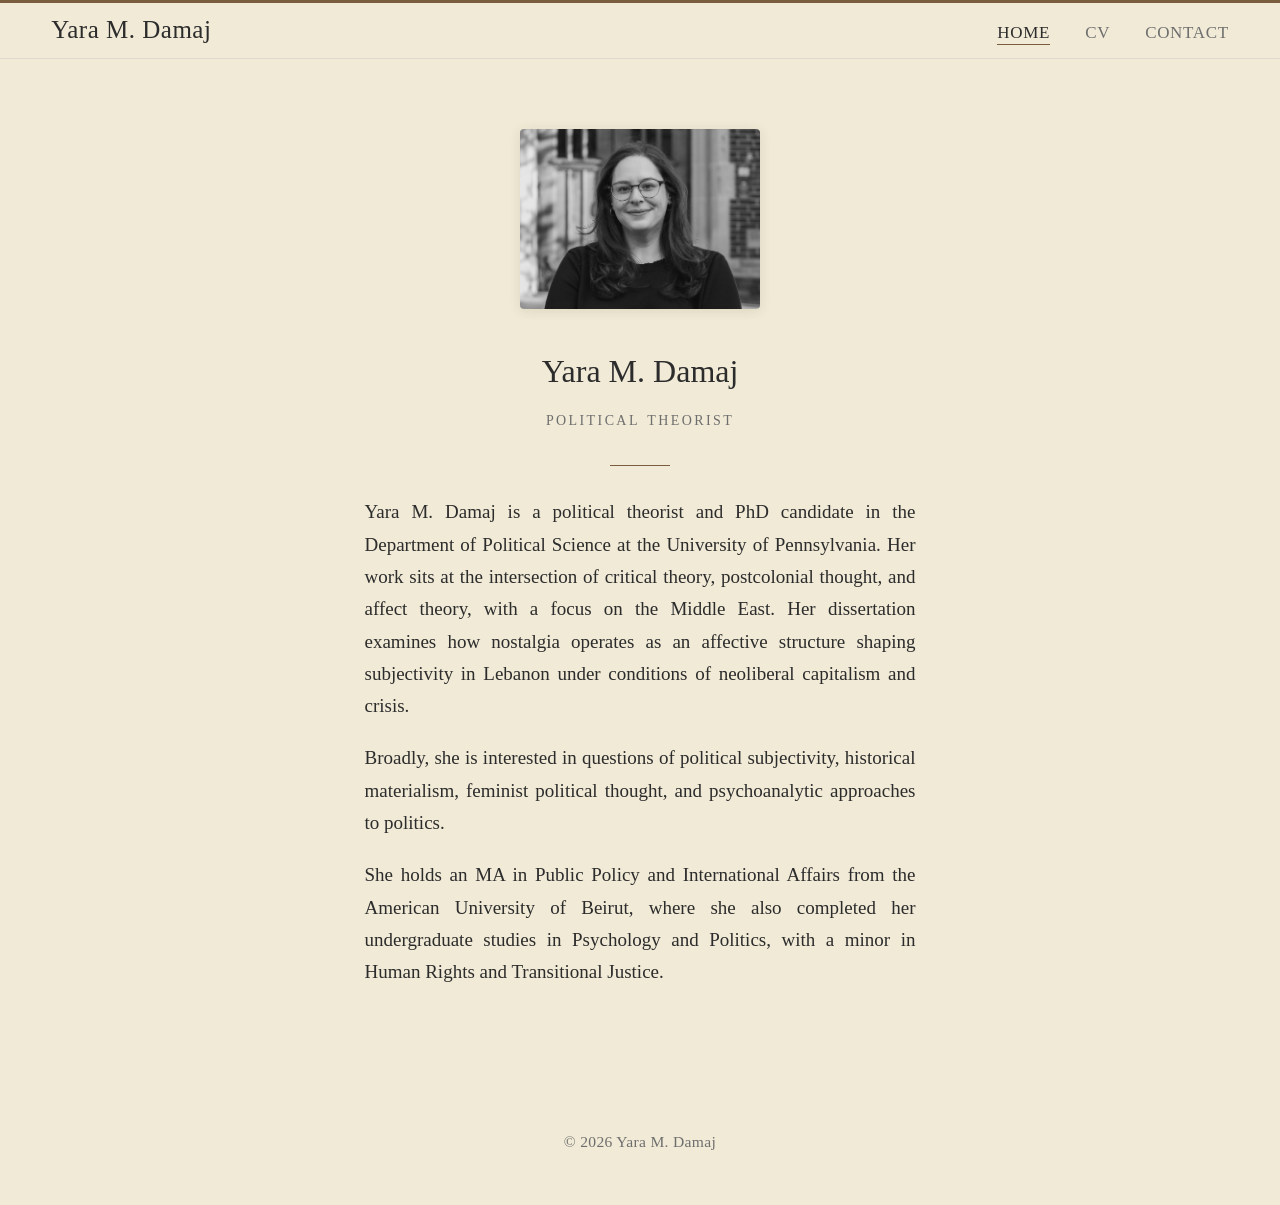
==== index.html @ 889695c6 "init" ====
<!DOCTYPE html>
<html lang="en">
<head>
  <meta charset="UTF-8">
  <meta name="viewport" content="width=device-width, initial-scale=1.0">
  <title>Yara M. Damaj – Political Theorist</title>
  <meta name="description" content="Yara M. Damaj – Political theorist and PhD candidate in Political Science at the University of Pennsylvania.">
  <link rel="stylesheet" href="style.css">
</head>
<body>

  <nav>
    <a class="site-name" href="index.html">Yara M. Damaj</a>
    <button class="nav-toggle" aria-label="Menu" onclick="document.querySelector('.nav-links').classList.toggle('open')">
      <span></span><span></span><span></span>
    </button>
    <ul class="nav-links">
      <li><a href="index.html" class="active">Home</a></li>
      <li><a href="Yara_Damaj_CV.pdf" target="_blank" rel="noopener">CV</a></li>
      <li><a href="contact.html">Contact</a></li>
    </ul>
  </nav>

  <main class="page">
    <div class="home-layout">
      <img class="portrait" src="Yara_Damaj.jpg" alt="Photo of Yara M. Damaj">
      <div class="bio">
        <h1>Yara M. Damaj</h1>
        <p class="subtitle">Political Theorist</p>
        <hr class="separator">

        <p>Yara M. Damaj is a political theorist and PhD candidate in the Department of Political Science at the University of Pennsylvania. Her work sits at the intersection of critical theory, postcolonial thought, and affect theory, with a focus on the Middle East. Her dissertation examines how nostalgia operates as an affective structure shaping subjectivity in Lebanon under conditions of neoliberal capitalism and crisis.</p>

        <p>Broadly, she is interested in questions of political subjectivity, historical materialism, feminist political thought, and psychoanalytic approaches to politics.</p>

        <p>She holds an MA in Public Policy and International Affairs from the American University of Beirut, where she also completed her undergraduate studies in Psychology and Politics, with a minor in Human Rights and Transitional Justice.</p>
      </div>
    </div>
  </main>

  <footer>&copy; 2026 Yara M. Damaj</footer>

</body>
</html>
---- style.css ----
/* ── Reset & Base ── */
*, *::before, *::after {
  margin: 0;
  padding: 0;
  box-sizing: border-box;
}

:root {
  --bg: #f0ead6;
  --bg-alt: #e8e1cb;
  --text: #2c2c2c;
  --text-muted: #6e6e6e;
  --accent: #7a5c3e;
  --font-body: Garamond, 'EB Garamond', 'Times New Roman', serif;
  --font-heading: Garamond, 'EB Garamond', 'Times New Roman', serif;
  --max-width: 860px;
  --nav-height: 56px;
}

html {
  font-size: 20px;
  scroll-behavior: smooth;
}

body {
  font-family: var(--font-body);
  background: var(--bg);
  color: var(--text);
  line-height: 1.7;
  -webkit-font-smoothing: antialiased;
  border-top: 3px solid var(--accent);
}

a {
  color: var(--accent);
  text-decoration: none;
  transition: opacity 0.2s;
}
a:hover {
  opacity: 0.75;
}

img {
  display: block;
  max-width: 100%;
}

/* ── Navigation ── */
nav {
  position: sticky;
  top: 0;
  z-index: 100;
  display: flex;
  align-items: center;
  justify-content: space-between;
  height: var(--nav-height);
  padding: 0 clamp(1.25rem, 4vw, 3rem);
  background: var(--bg);
  border-bottom: 1px solid #e0d8cc;
}

nav .site-name {
  font-family: var(--font-heading);
  font-size: 1.25rem;
  font-weight: 500;
  color: var(--text);
  letter-spacing: 0.02em;
}

nav .nav-links {
  display: flex;
  gap: 1.75rem;
  list-style: none;
}

nav .nav-links a {
  font-size: 0.85rem;
  color: var(--text-muted);
  letter-spacing: 0.04em;
  text-transform: uppercase;
  transition: color 0.2s;
}

nav .nav-links a:hover,
nav .nav-links a.active {
  color: var(--text);
  opacity: 1;
}

nav .nav-links a.active {
  padding-bottom: 2px;
  border-bottom: 1.5px solid var(--accent);
}

/* Mobile hamburger */
.nav-toggle {
  display: none;
  background: none;
  border: none;
  cursor: pointer;
  padding: 4px;
}
.nav-toggle span {
  display: block;
  width: 22px;
  height: 2px;
  background: var(--text-muted);
  margin: 5px 0;
  transition: 0.25s;
}

@media (max-width: 640px) {
  .nav-toggle { display: block; }
  nav .nav-links {
    display: none;
    position: absolute;
    top: var(--nav-height);
    left: 0;
    right: 0;
    flex-direction: column;
    background: var(--bg);
    border-bottom: 1px solid #e0d8cc;
    padding: 1rem clamp(1.25rem, 4vw, 3rem);
    gap: 0.75rem;
  }
  nav .nav-links.open { display: flex; }
}

/* ── Page Wrapper ── */
.page {
  max-width: var(--max-width);
  margin: 0 auto;
  padding: 3.5rem clamp(1.25rem, 4vw, 3rem) 5rem;
}

/* ── Home ── */
.home-layout {
  display: flex;
  flex-direction: column;
  align-items: center;
  text-align: center;
  gap: 1.75rem;
}

.portrait {
  width: 240px;
  border-radius: 4px;
  box-shadow: 0 2px 12px rgba(90, 70, 40, 0.12);
}

.bio h1 {
  font-family: var(--font-heading);
  font-size: 1.6rem;
  font-weight: 400;
  color: var(--text);
  margin-bottom: 0.15rem;
}

.bio .subtitle {
  font-size: 1rem;
  color: var(--text-muted);
  margin-bottom: 1.5rem;
  letter-spacing: 0.12em;
  text-align: center;
  font-variant: small-caps;
  text-transform: lowercase;
}

.bio .separator {
  display: block;
  width: 3rem;
  height: 1px;
  background: var(--accent);
  border: none;
  margin: 0 auto 1.5rem;
}

.bio p {
  margin-bottom: 1rem;
  color: var(--text);
  font-size: 0.95rem;
  text-align: justify;
  max-width: 58ch;
  margin-left: auto;
  margin-right: auto;
}

.bio p:last-of-type {
  margin-bottom: 0;
}

@media (max-width: 640px) {
  .portrait {
    width: 200px;
  }
}

/* ── Contact ── */
.contact-layout {
  max-width: 540px;
  margin: 0 auto;
}

.contact-header {
  font-family: var(--font-heading);
  font-size: 2rem;
  font-weight: 400;
  margin-bottom: 1.25rem;
}

.contact-email {
  font-size: 0.95rem;
  color: var(--text-muted);
}

/* ── Footer ── */
footer {
  text-align: center;
  padding: 2rem 1rem 2.5rem;
  font-size: 0.78rem;
  color: var(--text-muted);
  letter-spacing: 0.02em;
}
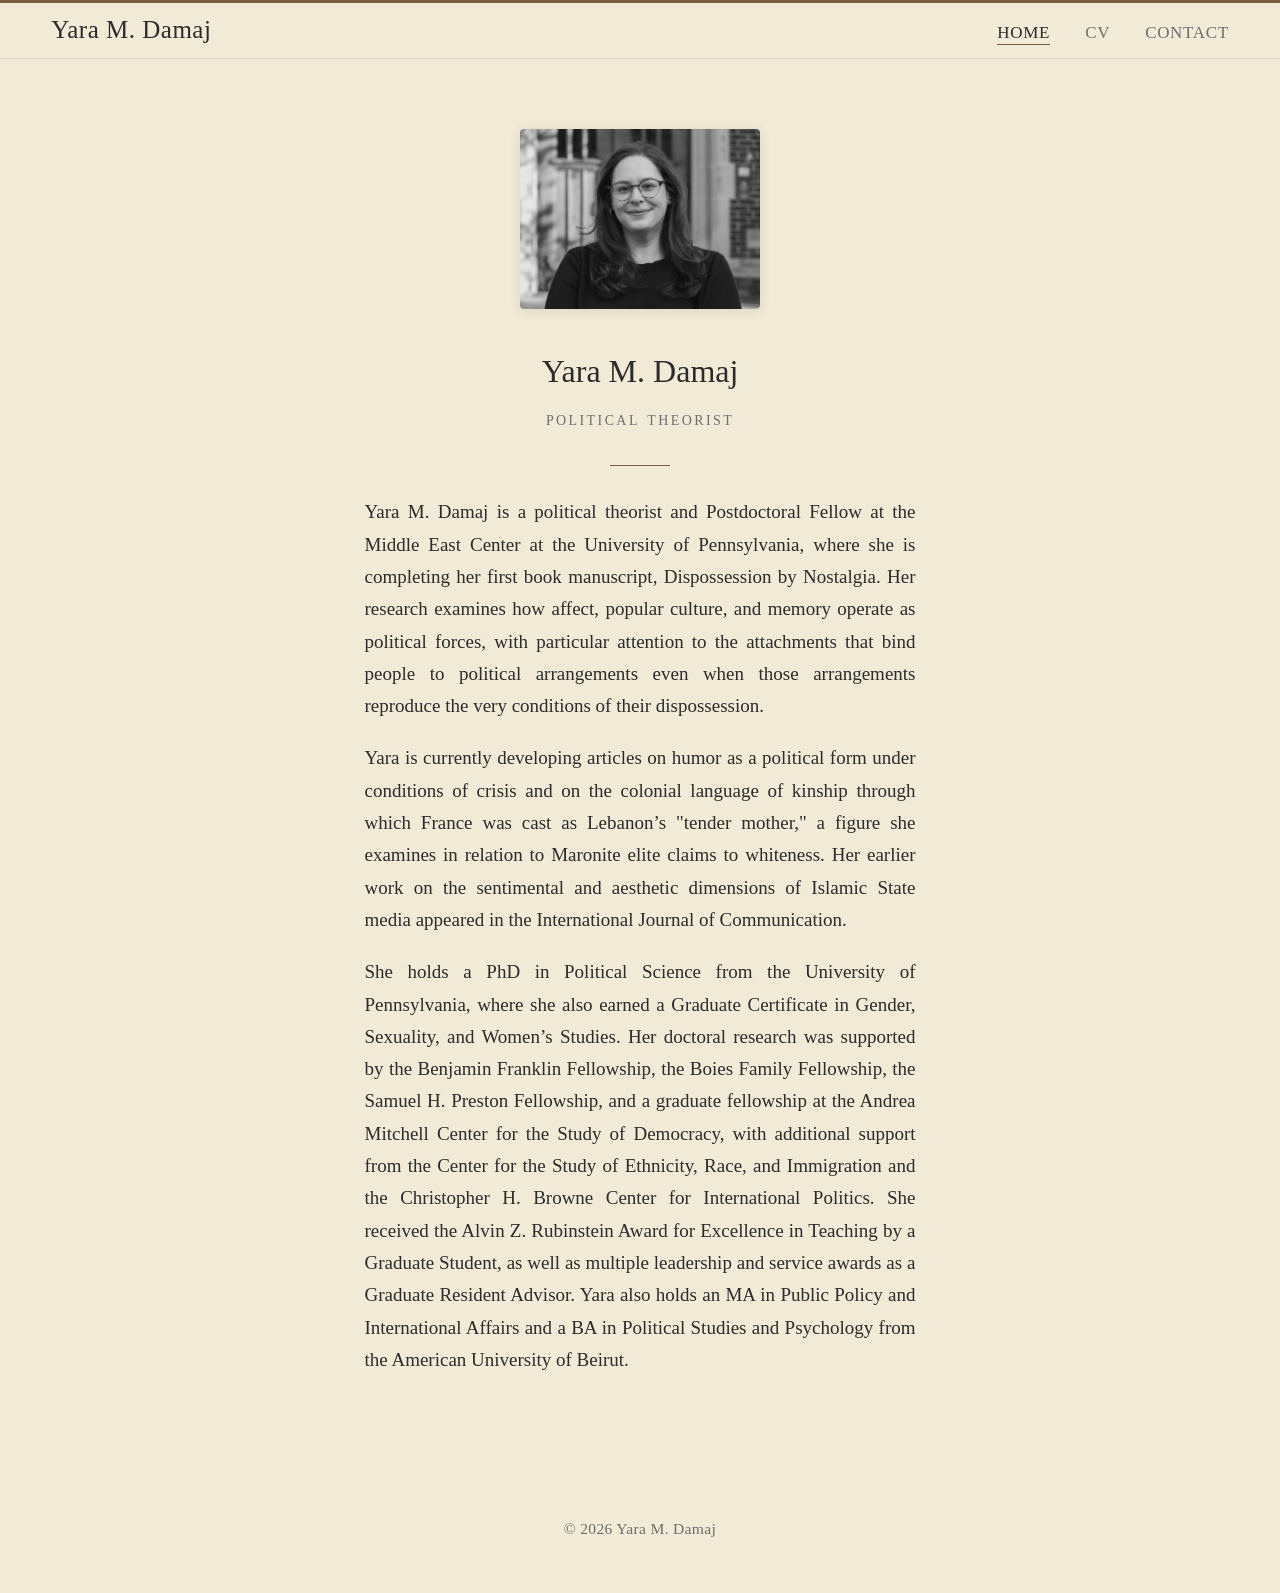
==== commit 80418c03: "update" ====
--- a/index.html
+++ b/index.html
@@ -28,17 +28,17 @@
         <h1>Yara M. Damaj</h1>
         <p class="subtitle">Political Theorist</p>
         <hr class="separator">
+        <p>Yara M. Damaj is a political theorist and Postdoctoral Fellow at the Middle East Center at the University of Pennsylvania, where she is completing her first book manuscript, Dispossession by Nostalgia. Her research examines how affect, popular culture, and memory operate as political forces, with particular attention to the attachments that bind people to political arrangements even when those arrangements reproduce the very conditions of their dispossession.</p>
 
-        <p>Yara M. Damaj is a political theorist and PhD candidate in the Department of Political Science at the University of Pennsylvania. Her work sits at the intersection of critical theory, postcolonial thought, and affect theory, with a focus on the Middle East. Her dissertation examines how nostalgia operates as an affective structure shaping subjectivity in Lebanon under conditions of neoliberal capitalism and crisis.</p>
+        <p>Yara is currently developing articles on humor as a political form under conditions of crisis and on the colonial language of kinship through which France was cast as Lebanon’s "tender mother," a figure she examines in relation to Maronite elite claims to whiteness. Her earlier work on the sentimental and aesthetic dimensions of Islamic State media appeared in the International Journal of Communication.</p>
 
-        <p>Broadly, she is interested in questions of political subjectivity, historical materialism, feminist political thought, and psychoanalytic approaches to politics.</p>
-
-        <p>She holds an MA in Public Policy and International Affairs from the American University of Beirut, where she also completed her undergraduate studies in Psychology and Politics, with a minor in Human Rights and Transitional Justice.</p>
+        <p>She holds a PhD in Political Science from the University of Pennsylvania, where she also earned a Graduate Certificate in Gender, Sexuality, and Women’s Studies. Her doctoral research was supported by the Benjamin Franklin Fellowship, the Boies Family Fellowship, the Samuel H. Preston Fellowship, and a graduate fellowship at the Andrea Mitchell Center for the Study of Democracy, with additional support from the Center for the Study of Ethnicity, Race, and Immigration and the Christopher H. Browne Center for International Politics. She received the Alvin Z. Rubinstein Award for Excellence in Teaching by a Graduate Student, as well as multiple leadership and service awards as a Graduate Resident Advisor. Yara also holds an MA in Public Policy and International Affairs and a BA in Political Studies and Psychology from the American University of Beirut.</p>
       </div>
     </div>
   </main>
 
-  <footer>&copy; 2026 Yara M. Damaj</footer>
+  <footer>&copy; <script>document.write(new Date().getFullYear())</script> Yara M. Damaj</footer>
 
 </body>
 </html>
+
